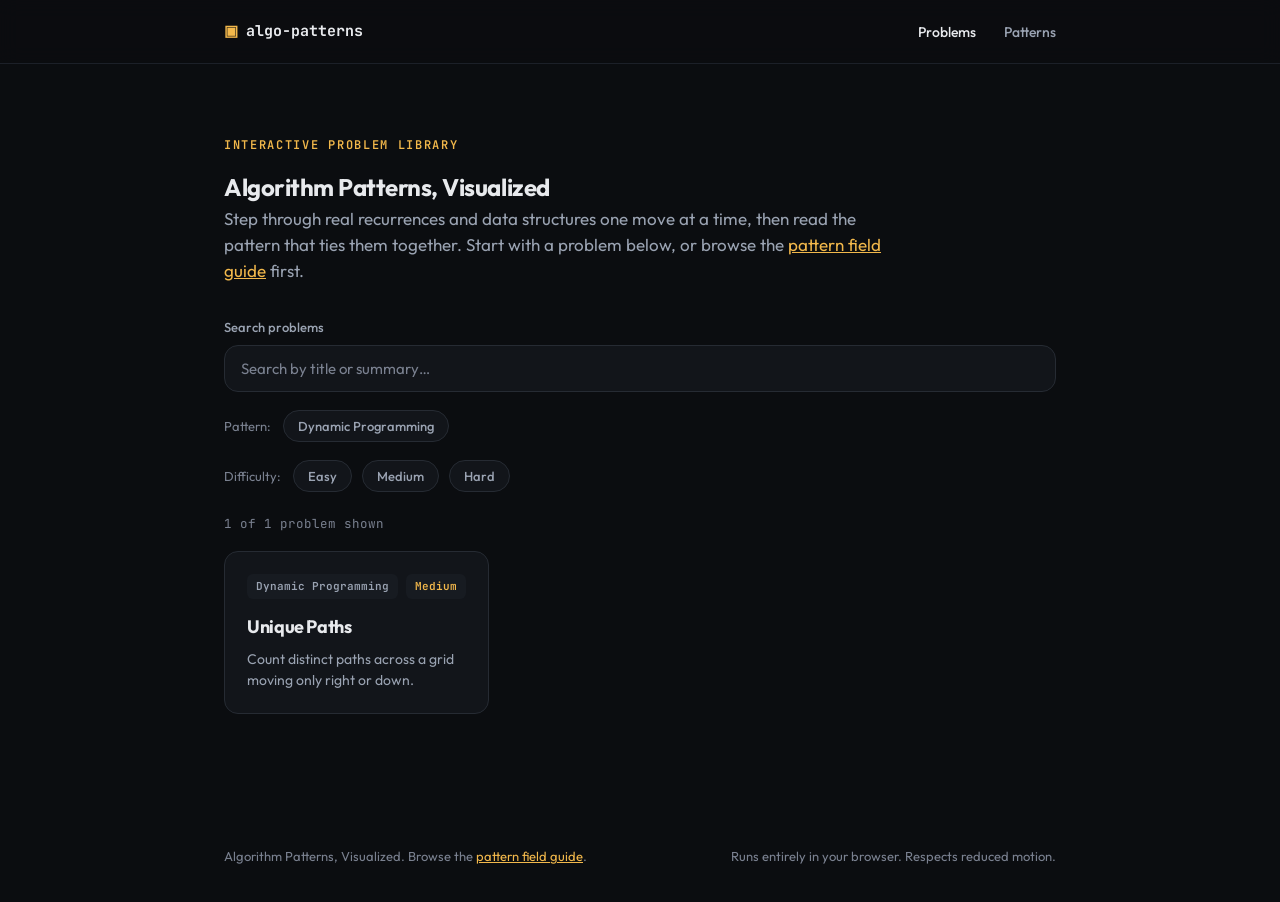
==== index.html @ 9db91b17 "feat: initial commit - algorithm patterns visualizer Static, no-build GitHub Pages site with searcha" ====
<!doctype html>
<html lang="en">
<head>
<meta charset="UTF-8">
<meta name="viewport" content="width=device-width, initial-scale=1.0">
<title>Algorithm Patterns, Visualized</title>
<meta name="description" content="Interactive, step-through visualizations of classic algorithm problems, organized by the pattern each one teaches.">
<link rel="icon" href="assets/img/favicon.svg">
<link rel="preconnect" href="https://fonts.googleapis.com">
<link rel="preconnect" href="https://fonts.gstatic.com" crossorigin>
<link href="https://fonts.googleapis.com/css2?family=Outfit:wght@400;500;600;700;800&family=JetBrains+Mono:wght@400;500;600;700&display=swap" rel="stylesheet">
<link rel="stylesheet" href="assets/css/base.css">
<style>
  /* Bespoke to the home page: search/filter controls and the problem card grid. */
  .browse{padding-top:clamp(48px,7vw,72px)}

  .search-row{margin-top:32px}
  .search-row label{display:block;font-size:13px;color:var(--text-muted);margin-bottom:8px;font-weight:500}
  .search-input{
    width:100%;background:var(--surface);border:1px solid var(--border);border-radius:var(--radius);
    padding:13px 16px;font-family:var(--sans);font-size:15px;color:var(--text);
  }
  .search-input::placeholder{color:var(--text-faint)}

  .filter-group{margin-top:18px;display:flex;flex-wrap:wrap;gap:10px;align-items:center}
  .filter-group .filter-label{font-size:13px;color:var(--text-faint);margin-right:2px}
  .chip{
    border:1px solid var(--border);background:var(--surface);color:var(--text-muted);
    font-family:var(--sans);font-size:13px;font-weight:500;padding:7px 14px;border-radius:999px;cursor:pointer;
    transition:background .2s var(--ease),color .2s var(--ease),border-color .2s var(--ease);
  }
  .chip:hover{border-color:var(--text-faint);color:var(--text)}
  .chip[aria-pressed="true"]{background:var(--accent);border-color:var(--accent);color:var(--accent-ink)}

  .result-bar{margin-top:22px;font-family:var(--mono);font-size:12.5px;color:var(--text-faint)}

  .problem-grid{
    display:grid;grid-template-columns:repeat(auto-fill,minmax(260px,1fr));gap:18px;margin-top:18px;
  }
</style>
</head>
<body>
<a class="skip-link" href="#main">Skip to content</a>

<nav class="nav">
  <div class="wrap">
    <a class="wordmark" href="index.html"><span class="dot">▣</span> algo-patterns</a>
    <ul class="nav-links">
      <li><a href="index.html" aria-current="page">Problems</a></li>
      <li><a href="patterns.html">Patterns</a></li>
    </ul>
  </div>
</nav>

<main id="main">
  <section class="browse">
    <div class="wrap">
      <p class="eyebrow">Interactive Problem Library</p>
      <h1>Algorithm Patterns, Visualized</h1>
      <p class="lede">Step through real recurrences and data structures one move at a time, then read the pattern that ties them together. Start with a problem below, or browse the <a href="patterns.html">pattern field guide</a> first.</p>

      <div class="search-row">
        <label for="searchInput">Search problems</label>
        <input class="search-input" type="search" id="searchInput" placeholder="Search by title or summary…" autocomplete="off">
      </div>

      <div class="filter-group" id="patternFilters" role="group" aria-label="Filter by pattern">
        <span class="filter-label">Pattern:</span>
      </div>
      <div class="filter-group" id="difficultyFilters" role="group" aria-label="Filter by difficulty">
        <span class="filter-label">Difficulty:</span>
      </div>

      <p class="result-bar" id="resultBar" aria-live="polite"></p>

      <div class="problem-grid" id="problemGrid"></div>
      <div class="empty-note" id="emptyState" hidden>
        <p>No problems match <span id="emptyQuery"></span>.</p>
        <button type="button" id="clearFilters">Clear filters</button>
      </div>
      <div class="error-note" id="errorState" hidden>
        Could not load the problem list, check that assets/js/problems-data.js is linked correctly.
      </div>
    </div>
  </section>
</main>

<footer>
  <div class="wrap footer-row">
    <span>Algorithm Patterns, Visualized. Browse the <a href="patterns.html">pattern field guide</a>.</span>
    <span>Runs entirely in your browser. Respects reduced motion.</span>
  </div>
</footer>

<script src="assets/js/problems-data.js"></script>
<script>
(function(){
  "use strict";

  var gridEl = document.getElementById("problemGrid");
  var emptyEl = document.getElementById("emptyState");
  var emptyQueryEl = document.getElementById("emptyQuery");
  var errorEl = document.getElementById("errorState");
  var resultBarEl = document.getElementById("resultBar");
  var searchInput = document.getElementById("searchInput");
  var patternFiltersEl = document.getElementById("patternFilters");
  var difficultyFiltersEl = document.getElementById("difficultyFilters");

  if (typeof PROBLEMS === "undefined") {
    errorEl.hidden = false;
    return;
  }

  var state = { query: "", pattern: null, difficulty: null };

  function buildChips(container, values, stateKey) {
    values.forEach(function (value) {
      var chip = document.createElement("button");
      chip.type = "button";
      chip.className = "chip";
      chip.textContent = value;
      chip.setAttribute("aria-pressed", "false");
      chip.addEventListener("click", function () {
        var next = state[stateKey] === value ? null : value;
        state[stateKey] = next;
        container.querySelectorAll(".chip").forEach(function (c) {
          c.setAttribute("aria-pressed", String(c.textContent === next));
        });
        render();
      });
      container.appendChild(chip);
    });
  }

  var patternValues = PROBLEMS.map(function (p) { return p.pattern; })
    .filter(function (value, idx, arr) { return arr.indexOf(value) === idx; })
    .sort();
  buildChips(patternFiltersEl, patternValues, "pattern");
  buildChips(difficultyFiltersEl, ["Easy", "Medium", "Hard"], "difficulty");

  function matches(problem) {
    var q = state.query.trim().toLowerCase();
    var matchesQuery = !q || (problem.title + " " + problem.summary).toLowerCase().indexOf(q) !== -1;
    var matchesPattern = !state.pattern || problem.pattern === state.pattern;
    var matchesDifficulty = !state.difficulty || problem.difficulty === state.difficulty;
    return matchesQuery && matchesPattern && matchesDifficulty;
  }

  function cardFor(problem) {
    var a = document.createElement("a");
    a.className = "problem-card";
    a.href = problem.path;
    var diffClass = "difficulty-" + problem.difficulty.toLowerCase();
    a.innerHTML =
      '<div class="tag-row">' +
        '<span class="tag">' + problem.pattern + '</span>' +
        '<span class="tag ' + diffClass + '">' + problem.difficulty + '</span>' +
      '</div>' +
      '<h3>' + problem.title + '</h3>' +
      '<p>' + problem.summary + '</p>';
    return a;
  }

  function render() {
    var filtered = PROBLEMS.filter(matches);
    gridEl.innerHTML = "";
    filtered.forEach(function (p) { gridEl.appendChild(cardFor(p)); });

    var isEmpty = filtered.length === 0;
    emptyEl.hidden = !isEmpty;
    gridEl.hidden = isEmpty;
    if (isEmpty) emptyQueryEl.textContent = state.query ? '"' + state.query + '"' : "these filters";

    resultBarEl.textContent = filtered.length + " of " + PROBLEMS.length +
      (PROBLEMS.length === 1 ? " problem" : " problems") + " shown";
  }

  searchInput.addEventListener("input", function () {
    state.query = searchInput.value;
    render();
  });

  document.getElementById("clearFilters").addEventListener("click", function () {
    state = { query: "", pattern: null, difficulty: null };
    searchInput.value = "";
    document.querySelectorAll(".chip").forEach(function (c) { c.setAttribute("aria-pressed", "false"); });
    render();
  });

  render();
})();
</script>
</body>
</html>
---- assets/css/base.css ----
/* Shared chrome for every page on this site: design tokens, layout primitives, nav, hero
   shell, callouts, the visualizer toolbar/transport controls, the code-editor panel, the
   complexity cards, and the closing pattern callout. Page-specific visualization CSS (grid
   cells, diagrams, result tables, etc.) is bespoke per page and lives inline there instead.
   A layout-critical custom property (e.g. a grid --cell size) must stay page-local too: an
   undefined custom property silently invalidates the whole declaration that reads it. */

:root{
  --bg:#0b0d10;
  --surface:#12151a;
  --surface-2:#171b21;
  --border:#262b33;
  --border-soft:#1c2028;
  --text:#e8eaed;
  --text-muted:#9aa3b2;
  --text-faint:#7a8190;
  --accent:#f2b84b;
  --accent-ink:#1a1304;
  --accent-soft:rgba(242,184,75,.14);
  --left:#3fd0c9;
  --left-soft:rgba(63,208,201,.14);
  --radius-lg:18px;
  --radius:14px;
  --radius-sm:9px;
  --sans:'Outfit',system-ui,-apple-system,sans-serif;
  --mono:'JetBrains Mono',ui-monospace,SFMono-Regular,Menlo,monospace;
  --ease:cubic-bezier(.16,1,.3,1);
}

*{box-sizing:border-box}
html{scroll-behavior:smooth}
body{
  margin:0;
  background:var(--bg);
  color:var(--text);
  font-family:var(--sans);
  line-height:1.55;
  -webkit-font-smoothing:antialiased;
}
::selection{background:var(--accent-soft);color:var(--text)}

.skip-link{
  position:absolute;left:-9999px;top:0;background:var(--accent);color:var(--accent-ink);
  padding:10px 16px;border-radius:0 0 8px 0;z-index:100;font-weight:600;
}
.skip-link:focus{left:0}

a{color:var(--accent)}
:focus-visible{outline:2px solid var(--accent);outline-offset:3px;border-radius:4px}

.wrap{max-width:880px;margin-inline:auto;padding-inline:24px}
section{padding-block:clamp(56px,9vw,96px)}
section + section{border-top:1px solid var(--border-soft)}

.eyebrow{
  font-family:var(--mono);font-size:12px;letter-spacing:.14em;font-weight:600;
  color:var(--accent);text-transform:uppercase;margin:0 0 14px;
}
h1,h2,h3{font-family:var(--sans);font-weight:700;letter-spacing:-.02em;margin:0}
h2{font-size:clamp(26px,3.4vw,34px);line-height:1.18;margin-bottom:16px}
p{margin:0}
.lede{color:var(--text-muted);font-size:17px;max-width:62ch}
.muted{color:var(--text-muted)}
.faint{color:var(--text-faint)}

code,.mono{font-family:var(--mono)}

/* ---------- nav (identical on every page: wordmark + Problems + Patterns) ---------- */
.nav{
  position:sticky;top:0;z-index:40;height:64px;display:flex;align-items:center;
  background:rgba(11,13,16,.82);backdrop-filter:blur(10px);border-bottom:1px solid var(--border-soft);
}
.nav .wrap{display:flex;align-items:center;justify-content:space-between;width:100%}
.wordmark{font-family:var(--mono);font-weight:700;font-size:15px;color:var(--text);text-decoration:none;display:flex;align-items:center;gap:8px}
.wordmark .dot{color:var(--accent)}
.nav-links{display:flex;gap:28px;list-style:none;margin:0;padding:0}
.nav-links a{color:var(--text-muted);text-decoration:none;font-size:14px;font-weight:500}
.nav-links a:hover,.nav-links a[aria-current]{color:var(--text)}
@media (max-width:640px){.nav-links{display:none}}

/* ---------- hero shell (content/visual inside is page-specific) ---------- */
.hero{padding-top:clamp(64px,10vw,108px)}
.hero-grid{display:grid;grid-template-columns:1.1fr 1fr;gap:48px;align-items:center}
@media (max-width:860px){.hero-grid{grid-template-columns:1fr}}
.hero h1{font-size:clamp(40px,6.4vw,64px);line-height:1.02;margin-bottom:18px}
.formula-pill{
  display:inline-flex;align-items:center;gap:10px;margin-top:26px;padding:12px 18px;
  background:var(--surface);border:1px solid var(--border);border-radius:999px;
  font-family:var(--mono);font-size:clamp(12px,2vw,14.5px);color:var(--text);
}
.formula-pill b{color:var(--accent);font-weight:600}
.formula-note{margin-top:12px;font-size:14px}
.scroll-cue{
  margin-top:36px;display:inline-flex;align-items:center;gap:8px;color:var(--text-muted);
  text-decoration:none;font-size:14px;font-weight:500;
}
.scroll-cue:hover{color:var(--text)}
.scroll-cue svg{transition:transform .3s var(--ease)}
.scroll-cue:hover svg{transform:translateY(3px)}

.hero-visual{
  background:var(--surface);border:1px solid var(--border);border-radius:var(--radius-lg);
  padding:22px;
}
.hero-visual-cap{font-size:13px;color:var(--text-muted);margin-top:14px;text-align:center}
.hero-visual-cap b{color:var(--text)}

/* ---------- small reusable bits: legend pills, badges, callout cards ---------- */
.legend{display:flex;gap:10px;margin-top:16px;flex-wrap:wrap}
.legend-pill{
  display:inline-flex;align-items:center;gap:6px;padding:6px 12px;border-radius:999px;
  background:var(--surface);border:1px solid var(--border);font-size:13px;color:var(--text-muted);
}
.badge{
  display:inline-flex;align-items:center;justify-content:center;width:22px;height:22px;border-radius:6px;
  font-family:var(--mono);font-size:11px;font-weight:700;
}

.callout-row{display:grid;grid-template-columns:1fr 1fr;gap:16px}
@media (max-width:520px){.callout-row{grid-template-columns:1fr}}
.callout{
  background:var(--surface);border:1px solid var(--border);border-radius:var(--radius);padding:20px;
}
.callout h3{font-size:15px;margin-bottom:8px;color:var(--text)}
.callout p{font-size:14px;color:var(--text-muted)}

/* ---------- visualizer toolbar + transport controls (wired by step-player.js) ---------- */
.viz-panel{
  background:var(--surface);border:1px solid var(--border);border-radius:var(--radius-lg);
  padding:clamp(18px,3vw,28px);margin-top:32px;
}
.viz-toolbar{display:flex;flex-wrap:wrap;gap:14px;align-items:center;justify-content:space-between;margin-bottom:22px}
.seg{display:inline-flex;background:var(--surface-2);border:1px solid var(--border);border-radius:999px;padding:3px}
.seg button{
  border:0;background:transparent;color:var(--text-muted);font-family:var(--sans);font-weight:600;font-size:13px;
  padding:8px 16px;border-radius:999px;cursor:pointer;transition:background .25s var(--ease),color .25s var(--ease);
}
.seg button[aria-pressed="true"]{background:var(--accent);color:var(--accent-ink)}

.transport{display:flex;align-items:center;gap:8px}
.ctrl-btn{
  display:inline-flex;align-items:center;justify-content:center;width:38px;height:38px;border-radius:10px;
  background:var(--surface-2);border:1px solid var(--border);color:var(--text);cursor:pointer;
  transition:border-color .2s var(--ease),transform .15s var(--ease);
}
.ctrl-btn:hover{border-color:var(--text-faint)}
.ctrl-btn:active{transform:scale(.93)}
.ctrl-btn.primary{background:var(--accent);border-color:var(--accent);color:var(--accent-ink)}
.ctrl-btn svg{width:16px;height:16px}
.speed-btn{font-family:var(--mono);font-size:12px;font-weight:600;min-width:46px}

.step-readout{font-family:var(--mono);font-size:12.5px;color:var(--text-muted);white-space:nowrap}
.step-readout b{color:var(--text)}

.grid-stage{display:flex;justify-content:center;overflow-x:auto;padding:8px 2px 4px}

.formula-readout{
  margin-top:20px;background:var(--surface-2);border:1px solid var(--border);border-radius:var(--radius);
  padding:16px 18px;font-family:var(--mono);font-size:clamp(12.5px,2.4vw,14.5px);color:var(--text-muted);
  min-height:24px;
}
.formula-readout b{color:var(--text);font-weight:600}
.formula-readout .ft{color:var(--accent)}
.formula-readout .fl{color:var(--left)}

.viz-caption{margin-top:14px;font-size:13px;color:var(--text-muted)}
.sr-only{position:absolute;width:1px;height:1px;padding:0;margin:-1px;overflow:hidden;clip:rect(0,0,0,0);white-space:nowrap;border:0}

/* ---------- code panel (wired by code-panel.js) ---------- */
.editor{
  border:1px solid var(--border);border-radius:var(--radius-lg);overflow:hidden;margin-top:32px;
  background:#0e1014;
}
.editor-bar{display:flex;align-items:center;gap:10px;padding:12px 16px;background:var(--surface);border-bottom:1px solid var(--border)}
.traffic{display:flex;gap:6px;margin-right:6px}
.traffic span{width:10px;height:10px;border-radius:50%;background:var(--border)}
.editor-tabs{display:flex;gap:4px;flex:1}
.editor-tabs button{
  border:0;background:transparent;color:var(--text-faint);font-family:var(--mono);font-size:12.5px;
  padding:6px 12px;border-radius:7px;cursor:pointer;transition:background .2s var(--ease),color .2s var(--ease);
}
.editor-tabs button[aria-selected="true"]{background:var(--surface-2);color:var(--text)}
.editor-body{padding:22px clamp(16px,3vw,26px);overflow-x:auto}
.editor-body pre{margin:0;font-family:var(--mono);font-size:13px;line-height:1.7;color:var(--text-muted)}
.tok-kw{color:var(--left)}
.tok-type{color:#8fb3ff}
.tok-cm{color:var(--text-faint);font-style:italic}
.tok-num{color:var(--accent)}
.editor-note{padding:14px clamp(16px,3vw,26px) 20px;font-size:13px;color:var(--text-muted);border-top:1px solid var(--border-soft)}

/* ---------- complexity cards (auto-fits 1 card or many, no empty second column) ---------- */
.complexity-row{display:grid;grid-template-columns:repeat(auto-fit,minmax(220px,1fr));gap:16px;margin-top:32px}
.complexity-card{background:var(--surface);border:1px solid var(--border);border-radius:var(--radius);padding:22px}
.complexity-card h3{font-size:14px;color:var(--text-muted);font-weight:600;margin-bottom:14px;font-family:var(--mono)}
.complexity-stat{display:flex;justify-content:space-between;padding:8px 0;border-top:1px solid var(--border-soft);font-size:14px}
.complexity-stat:first-of-type{border-top:none}
.complexity-stat b{font-family:var(--mono);color:var(--text)}

/* ---------- pattern-to-remember callout ---------- */
.pattern-card{
  background:var(--accent-soft);border:1px solid var(--accent);border-radius:var(--radius-lg);
  padding:clamp(26px,4vw,40px);margin-top:28px;
}
.pattern-card p.lead{font-size:clamp(18px,2.6vw,23px);color:var(--text);font-weight:600;line-height:1.4;max-width:54ch}
.pattern-strip{font-family:var(--mono);margin-top:18px;color:var(--accent);font-size:clamp(13px,2.4vw,15px)}
.pattern-card .lede{margin-top:14px}

/* ---------- problem card (used by index.html's grid and patterns.html's cross-links) ---------- */
.problem-card{
  display:block;background:var(--surface);border:1px solid var(--border);border-radius:var(--radius);
  padding:22px;text-decoration:none;color:var(--text);
  transition:border-color .2s var(--ease),transform .2s var(--ease);
}
.problem-card:hover{border-color:var(--text-faint);transform:translateY(-2px)}
.problem-card .tag-row{display:flex;gap:8px;flex-wrap:wrap;margin-bottom:14px}
.problem-card .tag{
  font-family:var(--mono);font-size:11px;font-weight:600;padding:4px 9px;border-radius:6px;
  background:var(--surface-2);color:var(--text-muted);
}
.problem-card .tag.difficulty-easy{color:var(--left)}
.problem-card .tag.difficulty-medium{color:var(--accent)}
.problem-card .tag.difficulty-hard{color:#ff8a7a}
.problem-card h3{font-size:18px;margin-bottom:8px}
.problem-card p{font-size:14px;color:var(--text-muted);line-height:1.5}

/* ---------- generic "nothing here" / error notices ---------- */
.empty-note,.error-note{
  margin-top:18px;padding:32px 24px;text-align:center;border:1px dashed var(--border);border-radius:var(--radius);
  color:var(--text-muted);font-size:14px;
}
.empty-note button{
  margin-top:14px;border:1px solid var(--border);background:var(--surface-2);color:var(--text);
  font-family:var(--sans);font-size:13px;font-weight:600;padding:8px 16px;border-radius:999px;cursor:pointer;
}
.error-note{border-color:#ff8a7a;color:#ff8a7a}

footer{padding-block:36px}
.footer-row{display:flex;flex-wrap:wrap;gap:8px 20px;justify-content:space-between;align-items:center;font-size:13px;color:var(--text-faint)}

@media (prefers-reduced-motion: reduce){
  *,*::before,*::after{
    animation-duration:.001ms !important;animation-iteration-count:1 !important;
    transition-duration:.001ms !important;scroll-behavior:auto !important;
  }
}
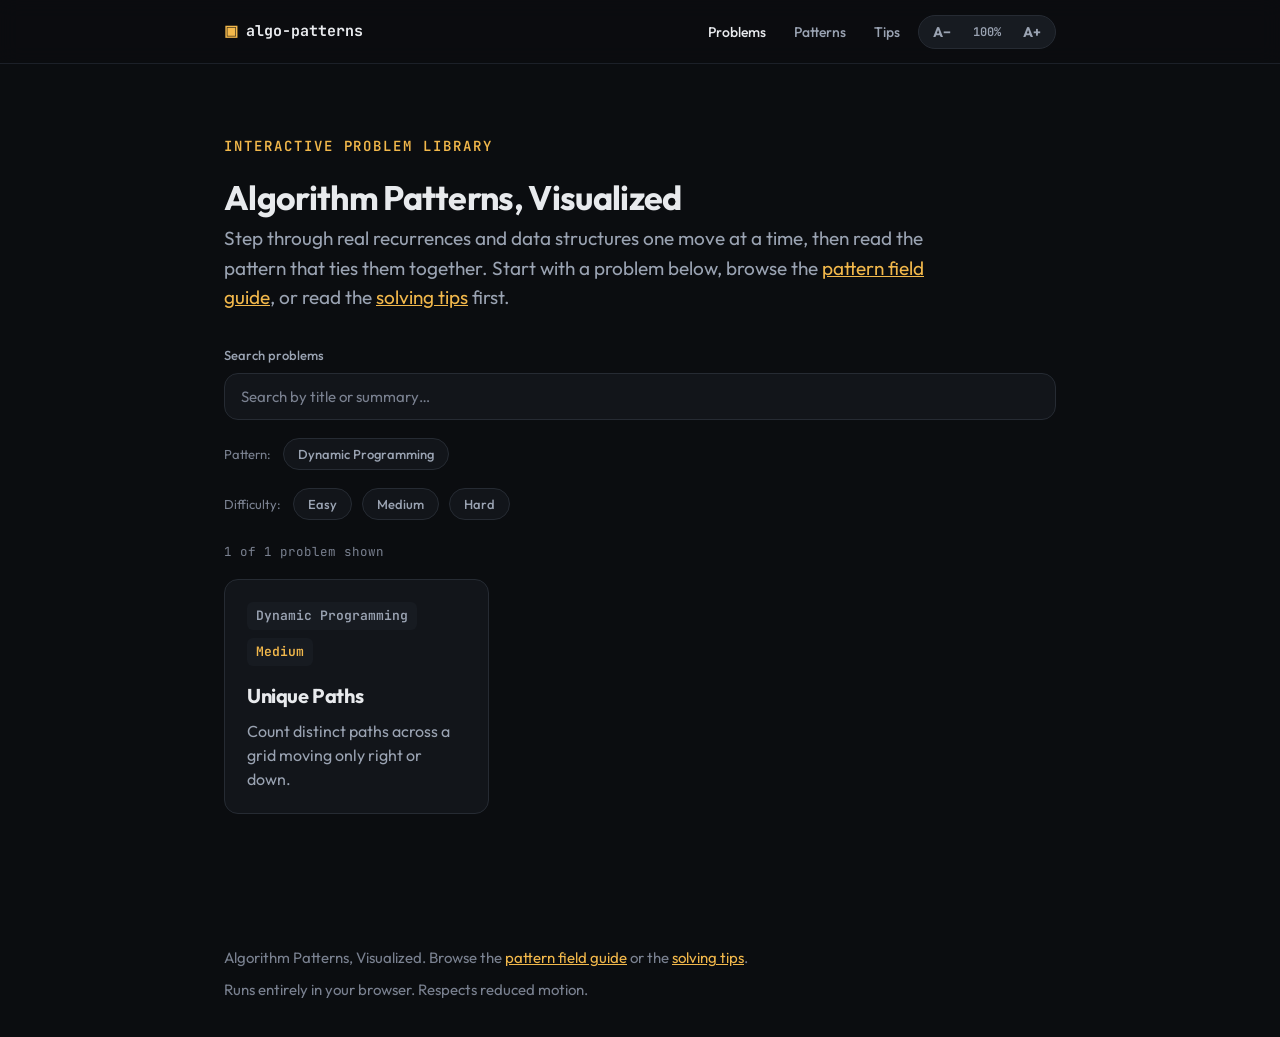
==== commit 206753b3: "feat: add solving-tips page and global text-size control - tips.html: ten mindset tips, a 10-step so" ====
--- a/index.html
+++ b/index.html
@@ -45,10 +45,18 @@
 <nav class="nav">
   <div class="wrap">
     <a class="wordmark" href="index.html"><span class="dot">▣</span> algo-patterns</a>
-    <ul class="nav-links">
-      <li><a href="index.html" aria-current="page">Problems</a></li>
-      <li><a href="patterns.html">Patterns</a></li>
-    </ul>
+    <div class="nav-actions">
+      <ul class="nav-links">
+        <li><a href="index.html" aria-current="page">Problems</a></li>
+        <li><a href="patterns.html">Patterns</a></li>
+        <li><a href="tips.html">Tips</a></li>
+      </ul>
+      <div class="fs-control" role="group" aria-label="Text size">
+        <button type="button" class="fs-btn" id="fsDown" aria-label="Decrease text size">A&minus;</button>
+        <button type="button" class="fs-btn fs-readout" id="fsReset" aria-label="Reset text size" title="Reset text size">100%</button>
+        <button type="button" class="fs-btn" id="fsUp" aria-label="Increase text size">A+</button>
+      </div>
+    </div>
   </div>
 </nav>
 
@@ -57,7 +65,7 @@
     <div class="wrap">
       <p class="eyebrow">Interactive Problem Library</p>
       <h1>Algorithm Patterns, Visualized</h1>
-      <p class="lede">Step through real recurrences and data structures one move at a time, then read the pattern that ties them together. Start with a problem below, or browse the <a href="patterns.html">pattern field guide</a> first.</p>
+      <p class="lede">Step through real recurrences and data structures one move at a time, then read the pattern that ties them together. Start with a problem below, browse the <a href="patterns.html">pattern field guide</a>, or read the <a href="tips.html">solving tips</a> first.</p>
 
       <div class="search-row">
         <label for="searchInput">Search problems</label>
@@ -87,7 +95,7 @@
 
 <footer>
   <div class="wrap footer-row">
-    <span>Algorithm Patterns, Visualized. Browse the <a href="patterns.html">pattern field guide</a>.</span>
+    <span>Algorithm Patterns, Visualized. Browse the <a href="patterns.html">pattern field guide</a> or the <a href="tips.html">solving tips</a>.</span>
     <span>Runs entirely in your browser. Respects reduced motion.</span>
   </div>
 </footer>
@@ -190,5 +198,6 @@
   render();
 })();
 </script>
+<script src="assets/js/font-scale.js"></script>
 </body>
 </html>
--- a/assets/css/base.css
+++ b/assets/css/base.css
@@ -65,7 +65,7 @@
 
 code,.mono{font-family:var(--mono)}
 
-/* ---------- nav (identical on every page: wordmark + Problems + Patterns) ---------- */
+/* ---------- nav (identical on every page: wordmark + Problems + Patterns + Tips) ---------- */
 .nav{
   position:sticky;top:0;z-index:40;height:64px;display:flex;align-items:center;
   background:rgba(11,13,16,.82);backdrop-filter:blur(10px);border-bottom:1px solid var(--border-soft);
@@ -243,3 +243,56 @@
     transition-duration:.001ms !important;scroll-behavior:auto !important;
   }
 }
+
+/* ======================================================================
+   Global text-size scaling.
+   --fs is a unitless multiplier (default 1). Every text size below is the
+   ORIGINAL size plus 2px, wrapped in calc(... * var(--fs)); at the default
+   the whole site reads +2px, and the header control scales it 85% to 150%.
+   The header chrome itself (wordmark, nav-links, the control buttons) stays
+   fixed so the 64px nav never overflows. Overrides sit last so equal
+   specificity wins over the originals above. */
+:root{--fs:1}
+.eyebrow{font-size:calc(14px * var(--fs))}
+h1{font-size:calc(34px * var(--fs))}
+.hero h1{font-size:calc(clamp(42px,6.4vw,66px) * var(--fs))}
+h2{font-size:calc(clamp(28px,3.4vw,36px) * var(--fs))}
+.lede{font-size:calc(19px * var(--fs))}
+.formula-pill{font-size:calc(clamp(14px,2vw,16.5px) * var(--fs))}
+.formula-note{font-size:calc(16px * var(--fs))}
+.scroll-cue{font-size:calc(16px * var(--fs))}
+.hero-visual-cap{font-size:calc(15px * var(--fs))}
+.legend-pill{font-size:calc(15px * var(--fs))}
+.callout h3{font-size:calc(17px * var(--fs))}
+.callout p{font-size:calc(16px * var(--fs))}
+.seg button{font-size:calc(15px * var(--fs))}
+.speed-btn{font-size:calc(14px * var(--fs))}
+.step-readout{font-size:calc(14.5px * var(--fs))}
+.formula-readout{font-size:calc(clamp(14.5px,2.4vw,16.5px) * var(--fs))}
+.viz-caption{font-size:calc(15px * var(--fs))}
+.editor-tabs button{font-size:calc(14.5px * var(--fs))}
+.editor-body pre{font-size:calc(15px * var(--fs))}
+.editor-note{font-size:calc(15px * var(--fs))}
+.complexity-card h3{font-size:calc(16px * var(--fs))}
+.complexity-stat{font-size:calc(16px * var(--fs))}
+.pattern-card p.lead{font-size:calc(clamp(20px,2.6vw,25px) * var(--fs))}
+.pattern-strip{font-size:calc(clamp(15px,2.4vw,17px) * var(--fs))}
+.problem-card .tag{font-size:calc(13px * var(--fs))}
+.problem-card h3{font-size:calc(20px * var(--fs))}
+.problem-card p{font-size:calc(16px * var(--fs))}
+.empty-note,.error-note{font-size:calc(16px * var(--fs))}
+.empty-note button{font-size:calc(15px * var(--fs))}
+.footer-row{font-size:calc(15px * var(--fs))}
+
+/* ---------- header layout + the text-size control (fixed, non-scaling) ---------- */
+.nav-actions{display:flex;align-items:center;gap:18px}
+.fs-control{display:inline-flex;align-items:center;background:var(--surface-2);border:1px solid var(--border);border-radius:999px;padding:3px}
+.fs-btn{
+  border:0;background:transparent;color:var(--text-muted);font-family:var(--sans);font-weight:700;font-size:14px;
+  padding:6px 11px;border-radius:999px;cursor:pointer;line-height:1;
+  transition:background .2s var(--ease),color .2s var(--ease);
+}
+.fs-btn:hover{background:var(--surface);color:var(--text)}
+.fs-btn:disabled{opacity:.4;cursor:not-allowed}
+.fs-btn:disabled:hover{background:transparent;color:var(--text-muted)}
+.fs-readout{font-family:var(--mono);font-weight:600;font-size:12px;min-width:40px}
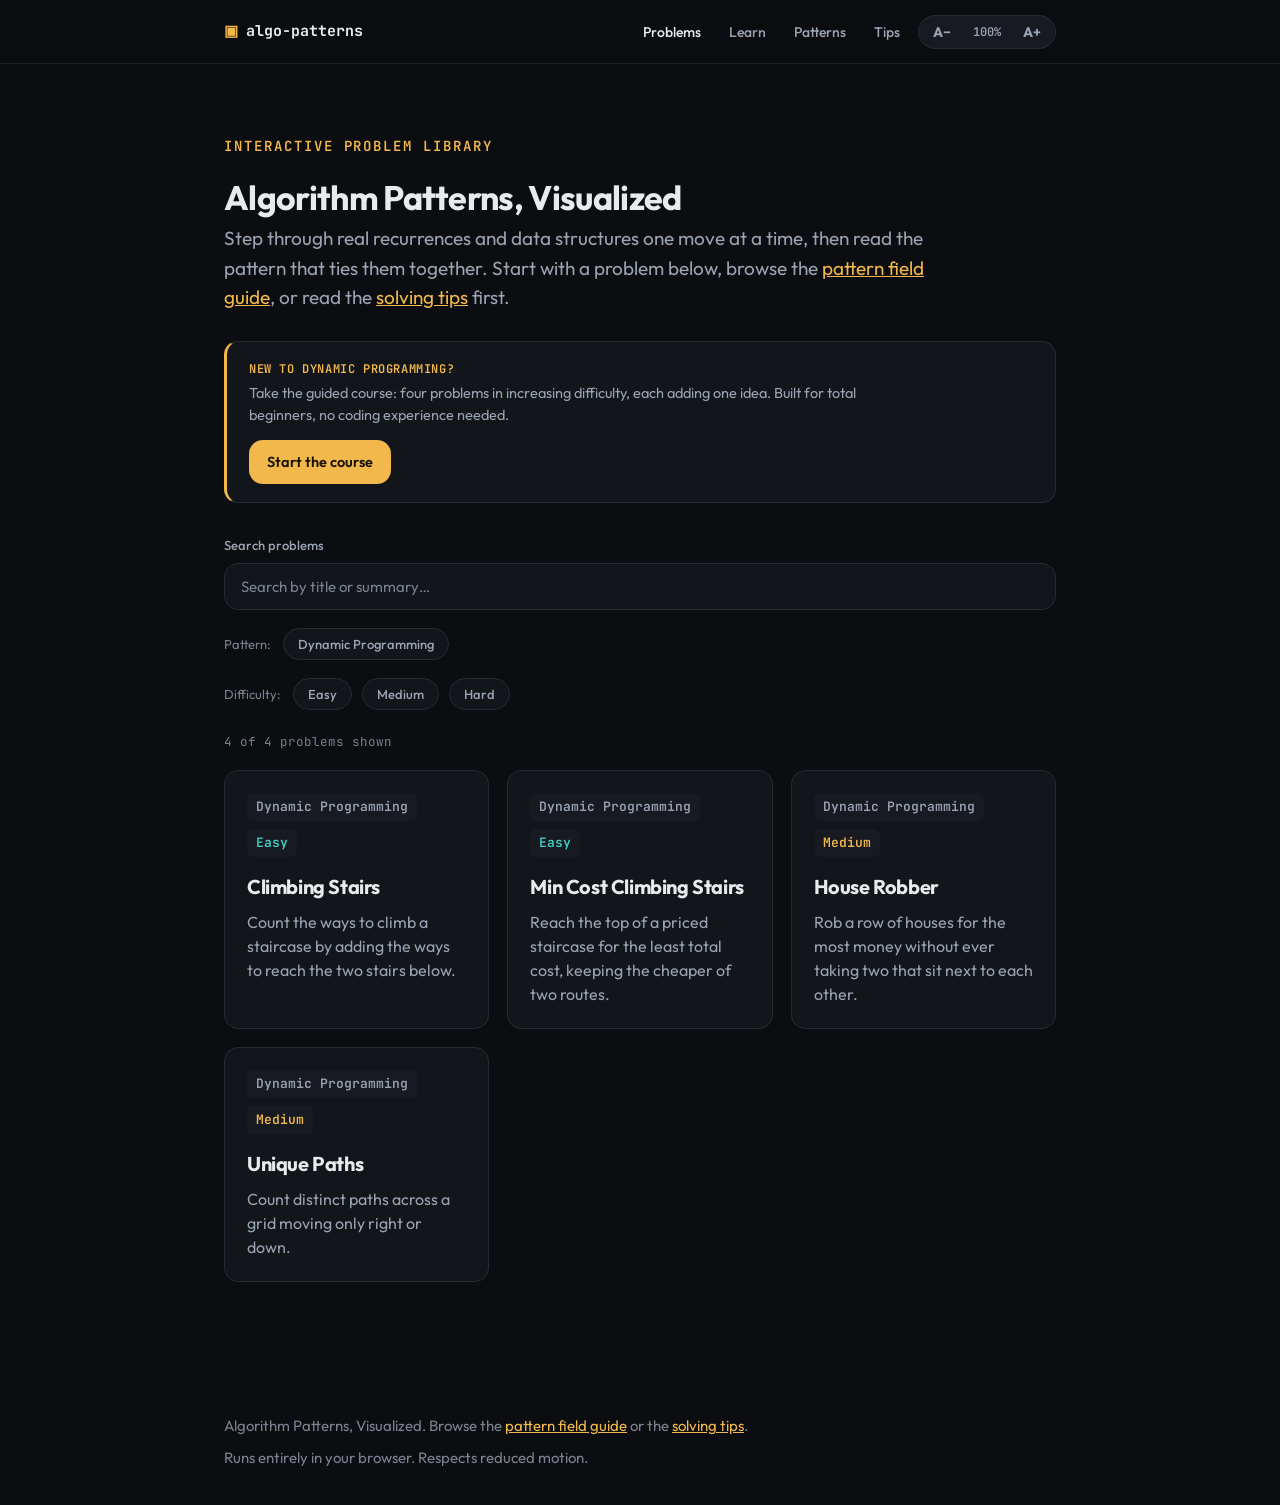
==== commit 97931fef: "feat: add beginner DP course with three easier problems Add a step-by-step dynamic programming cours" ====
--- a/index.html
+++ b/index.html
@@ -37,6 +37,19 @@
   .problem-grid{
     display:grid;grid-template-columns:repeat(auto-fill,minmax(260px,1fr));gap:18px;margin-top:18px;
   }
+
+  /* beginner call to the guided course */
+  .course-banner{display:flex;flex-wrap:wrap;align-items:center;justify-content:space-between;gap:14px;
+    margin-top:28px;padding:18px 22px;background:var(--surface);border:1px solid var(--border);
+    border-left:3px solid var(--accent);border-radius:var(--radius);text-decoration:none;
+    transition:border-color .2s var(--ease),transform .2s var(--ease)}
+  .course-banner:hover{border-color:var(--accent);transform:translateY(-2px)}
+  .course-banner .cb-text{max-width:660px}
+  .course-banner .cb-eyebrow{display:block;font-family:var(--mono);font-size:12px;letter-spacing:.05em;
+    text-transform:uppercase;color:var(--accent);font-weight:600;margin-bottom:4px}
+  .course-banner .cb-desc{display:block;font-size:14.5px;color:var(--text-muted);line-height:1.5}
+  .course-banner .cb-btn{flex-shrink:0;font-family:var(--sans);font-weight:600;font-size:14.5px;
+    background:var(--accent);color:var(--accent-ink);border-radius:var(--radius);padding:11px 18px}
 </style>
 </head>
 <body>
@@ -48,6 +61,7 @@
     <div class="nav-actions">
       <ul class="nav-links">
         <li><a href="index.html" aria-current="page">Problems</a></li>
+        <li><a href="learn.html">Learn</a></li>
         <li><a href="patterns.html">Patterns</a></li>
         <li><a href="tips.html">Tips</a></li>
       </ul>
@@ -66,6 +80,14 @@
       <p class="eyebrow">Interactive Problem Library</p>
       <h1>Algorithm Patterns, Visualized</h1>
       <p class="lede">Step through real recurrences and data structures one move at a time, then read the pattern that ties them together. Start with a problem below, browse the <a href="patterns.html">pattern field guide</a>, or read the <a href="tips.html">solving tips</a> first.</p>
+
+      <a class="course-banner" href="learn.html">
+        <span class="cb-text">
+          <span class="cb-eyebrow">New to dynamic programming?</span>
+          <span class="cb-desc">Take the guided course: four problems in increasing difficulty, each adding one idea. Built for total beginners, no coding experience needed.</span>
+        </span>
+        <span class="cb-btn">Start the course</span>
+      </a>
 
       <div class="search-row">
         <label for="searchInput">Search problems</label>
--- a/assets/css/base.css
+++ b/assets/css/base.css
@@ -203,7 +203,7 @@
 }
 .pattern-card p.lead{font-size:clamp(18px,2.6vw,23px);color:var(--text);font-weight:600;line-height:1.4;max-width:54ch}
 .pattern-strip{font-family:var(--mono);margin-top:18px;color:var(--accent);font-size:clamp(13px,2.4vw,15px)}
-.pattern-card .lede{margin-top:14px}
+.pattern-card .lede{margin-top:14px;color:var(--text)}
 
 /* ---------- problem card (used by index.html's grid and patterns.html's cross-links) ---------- */
 .problem-card{
